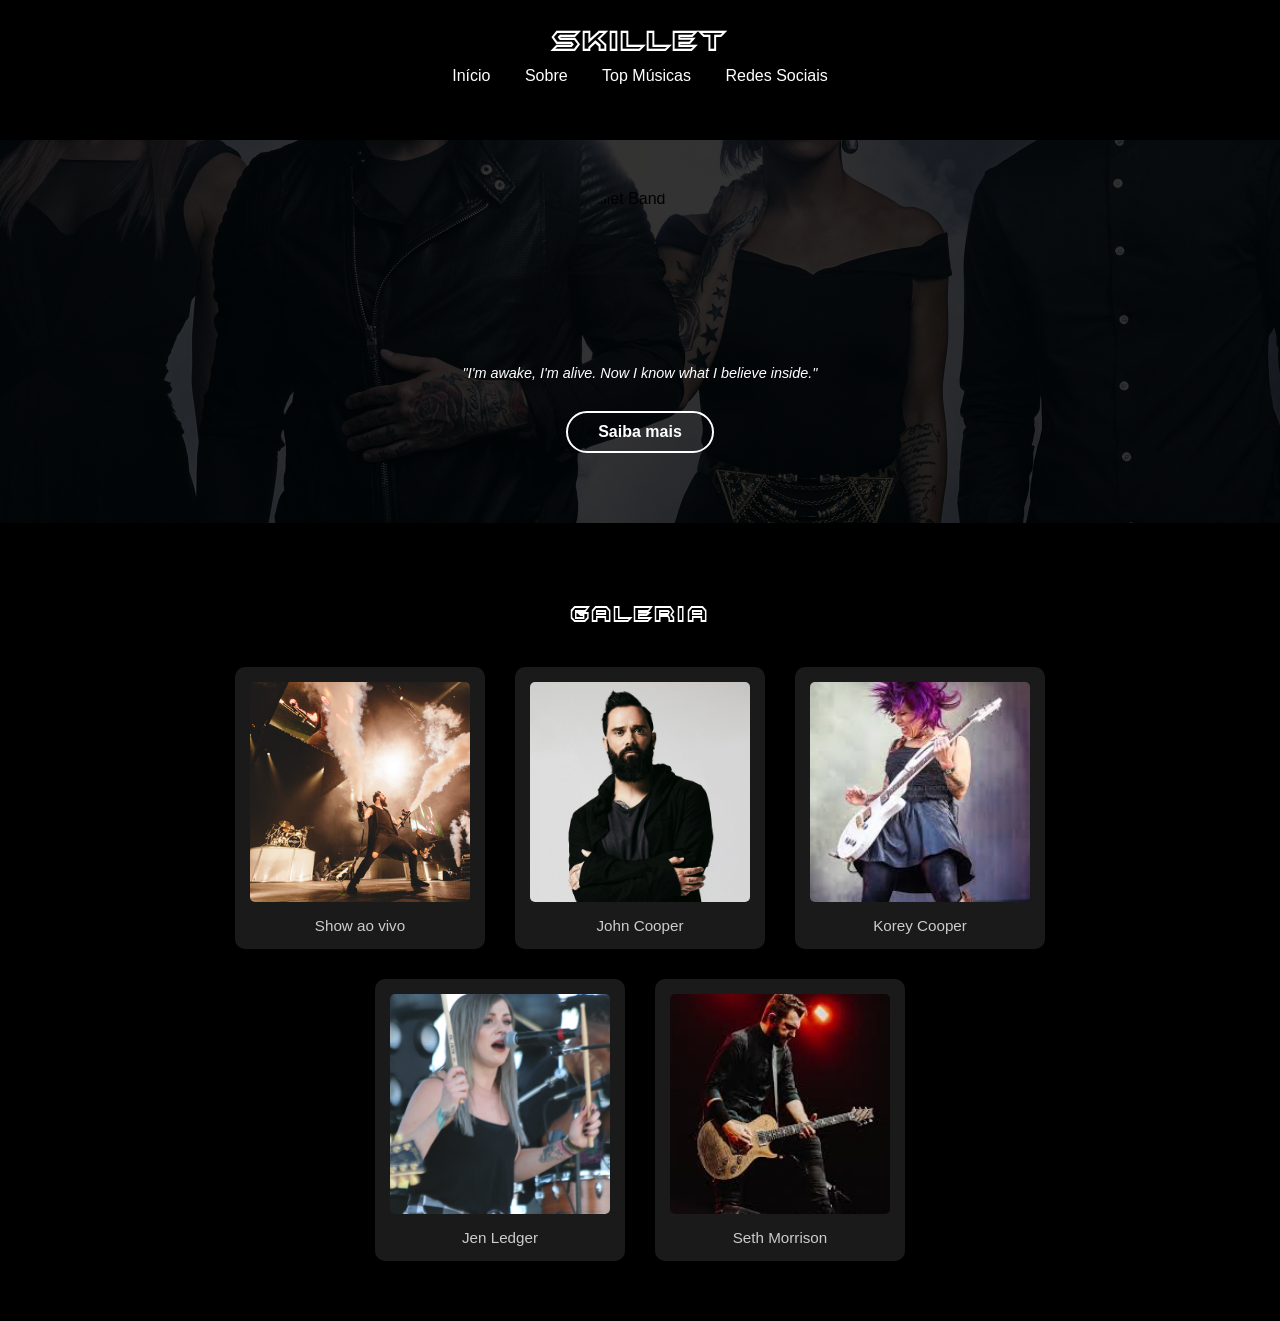
==== index.html @ 0f4f72ac "movi as imagens para uma pasta unica" ====
<!DOCTYPE html>
<html lang="en">

<head>
    <meta charset="UTF-8">
    <meta name="viewport" content="width=device-width, initial-scale=1.0">
    <title>Skillet Band</title>
    <link rel="stylesheet" href="style.css">
</head>

<body>
    <h1>Skillet</h1>
    <nav>
        <ul>
            <li><a href="index.html">Início</a></li>
            <li><a href="sobre.html">Sobre</a></li>
            <li><a href="topmusicas.html">Top Músicas</a></li>
            <li><a href="#">Redes Sociais</a></li>
        </ul>
    </nav>
    <div class="hero">
        <img src="https://m.media-amazon.com/images/I/61rtsVKGyEL.jpg" alt="Skillet Band" class="logo" width="150"
            height="150">
        <p class="quote">"I'm awake, I'm alive. Now I know what I believe inside."</p>
        <a href="sobre.html" class="btn-saiba-mais">Saiba mais</a>
    </div>

    <section class="galeria">
        <h2>Galeria</h2>
        <div class="grid-imagens">
            <div class="card-imagem">
                <img src="imagens/show.jpg" alt="Skillet ao vivo">
                <p>Show ao vivo</p>
            </div>
            <div class="card-imagem">
                <img src="imagens/John.jpg" alt="John Cooper">
                <p>John Cooper</p>
            </div>
            <div class="card-imagem">
                <img src="imagens/Korey.jpg" alt="Korey Cooper">
                <p>Korey Cooper</p>
            </div>
            <div class="card-imagem">
                <img src="imagens/JenLedger.jpg" alt="Jen Ledger">
                <p>Jen Ledger</p>
            </div>
            <div class="card-imagem">
                <img src="imagens/SethMorrison.jpg" alt="Seth Morrison">
                <p>Seth Morrison</p>
            </div>
        </div>
    </section>
</body>

</html>
---- style.css ----
@font-face {
    font-family: 'Batman Forever';
    src: url('batmfo__.ttf');
}

body {
    background-color: black;
    margin: 0;
    font-family: sans-serif;
}

.hero {
    background-image: linear-gradient(rgba(0, 0, 0, 0.8), rgba(0, 0, 0, 0.8)), url('imagens/img.jpg');
    background-repeat: no-repeat;
    background-size: cover;
    background-position: center;
    padding-top: 50px;
    padding-bottom: 70px;
}

h1 {
    font-family: 'Batman Forever', sans-serif;
    text-align: center;
    background-color: black;
    color: white;
    padding: 25px 25px 10px 25px;
    margin: 0;
    letter-spacing: 2px;
}

.logo {
    display: block;
    margin: 0 auto;
    border-radius: 50%;
    object-fit: cover;
}

.quote {
    color: white;
    text-align: center;
    font-style: italic;
    font-size: 0.9rem;
    margin-top: 25px;
    margin-bottom: 30px;
    padding: 0 20px;
}

.btn-saiba-mais {
    display: block;
    width: fit-content;
    margin: 0 auto;
    padding: 10px 30px;
    background-color: transparent;
    color: white;
    text-decoration: none;
    font-family: sans-serif;
    font-weight: bold;
    font-size: 1rem;
    border: 2px solid white;
    border-radius: 30px;
    transition: all 0.3s ease;
}

.btn-saiba-mais:hover {
    background-color: white;
    color: black;
}

nav {
    background-color: black;
    padding-top: 0;
    padding-bottom: 25px;
    margin-bottom: 30px;
    text-align: center;
}

nav ul {
    list-style: none;
    margin: 0;
    padding: 0;
}

nav ul li {
    display: inline;
    margin: 0 15px;
}

nav ul li a {
    color: white;
    text-decoration: none;
    font-family: sans-serif;
    font-size: 1rem;
    transition: 0.3s;
}

nav ul li a:hover {
    color: #cccccc;
}

.galeria {
    padding: 60px 20px;
    color: white;
    text-align: center;
}

.galeria h2 {
    font-family: 'Batman Forever', sans-serif;
    margin-bottom: 40px;
    letter-spacing: 2px;
}

.grid-imagens {
    display: flex;
    flex-wrap: wrap;
    gap: 30px;
    justify-content: center;
    max-width: 1000px;
    margin: 0 auto;
}

.card-imagem {
    background-color: #1a1a1a;
    padding: 15px;
    border-radius: 10px;
    width: 220px;
    box-shadow: 0 4px 10px rgba(0, 0, 0, 0.6);
    transition: transform 0.3s ease;
}

.card-imagem:hover {
    transform: translateY(-5px);
}

.card-imagem img {
    width: 100%;
    height: 220px;
    object-fit: cover;
    border-radius: 5px;
    display: block;
    margin: 0 0 15px 0;
}

.card-imagem p {
    margin: 0;
    font-size: 0.95rem;
    color: #cccccc;
}
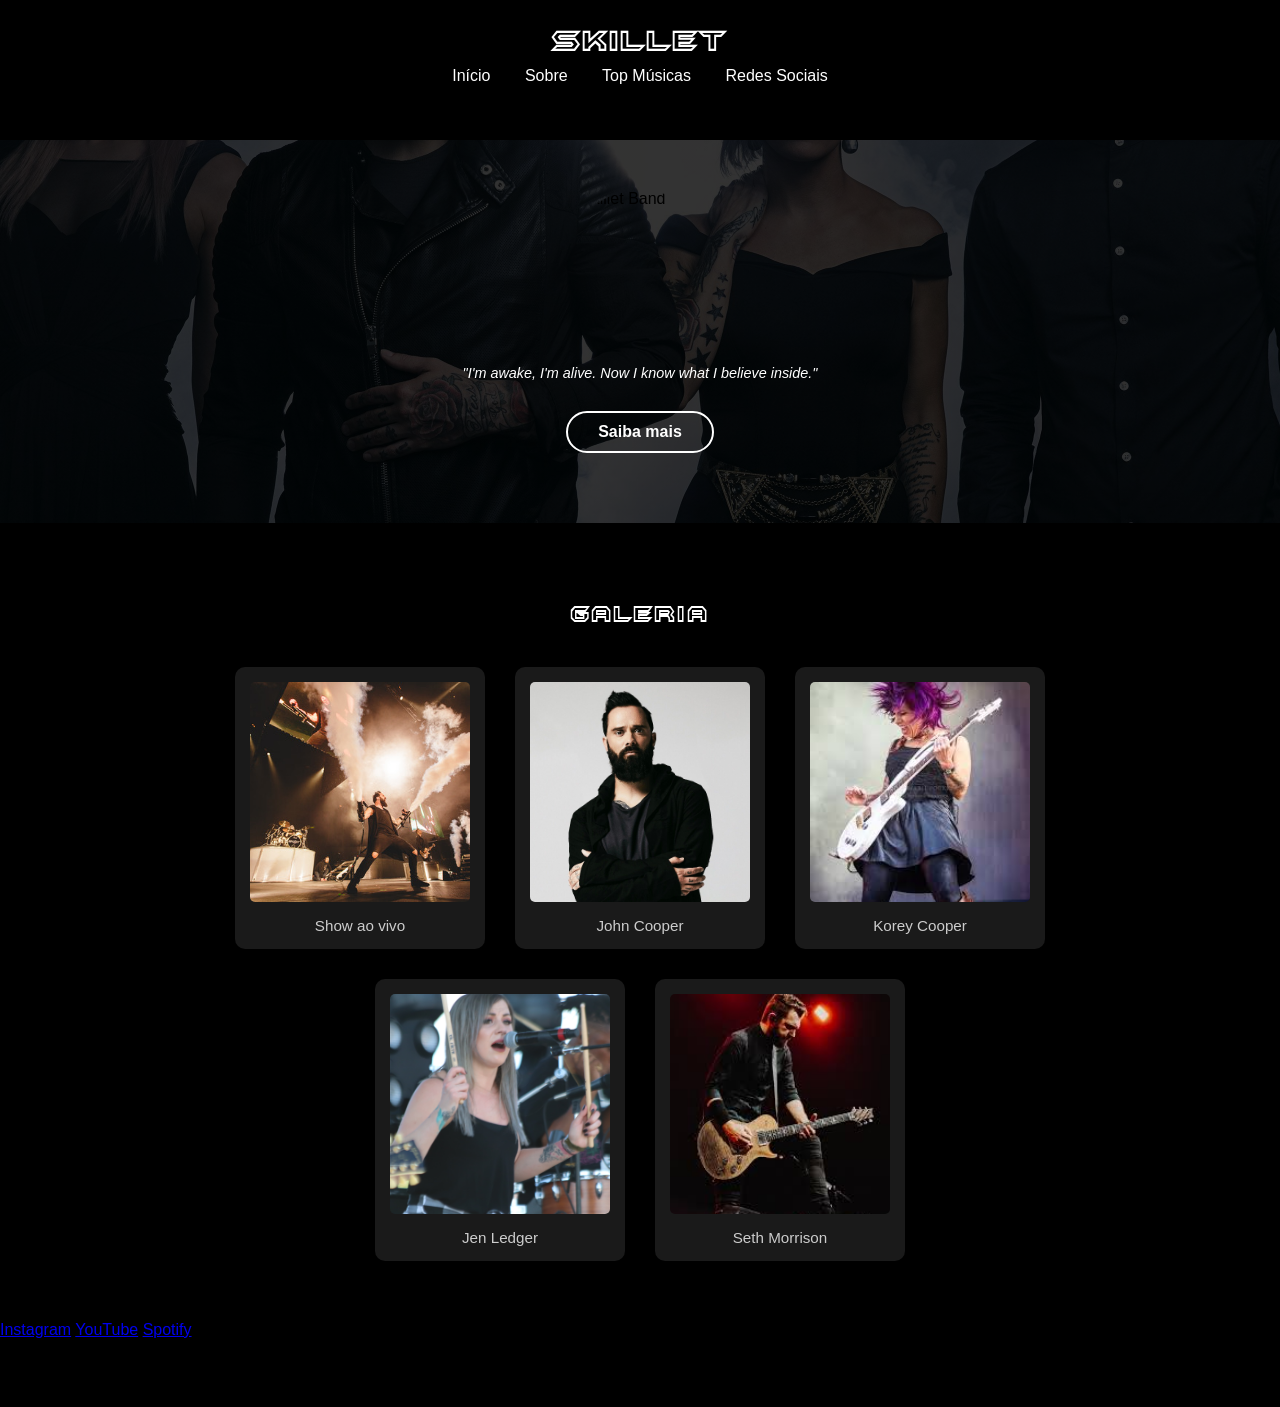
==== commit e1f1a0fc: "Inclusão do rodapé" ====
--- a/index.html
+++ b/index.html
@@ -1,5 +1,5 @@
 <!DOCTYPE html>
-<html lang="en">
+<html lang="pt-br">
 
 <head>
     <meta charset="UTF-8">
@@ -50,6 +50,15 @@
             </div>
         </div>
     </section>
+    <footer>
+        <div>
+        <a href="#">Instagram</a>
+        <a href="#">YouTube</a>
+        <a href="#">Spotify</a>
+    </div>
+        <p>Contato: contato@skillet.com<br>
+        © 2026 Skillet. Todos os direitos reservados.</p>
+    </footer>
 </body>
 
 </html>
--- a/style.css
+++ b/style.css
@@ -144,4 +144,4 @@
     margin: 0;
     font-size: 0.95rem;
     color: #cccccc;
-}+}
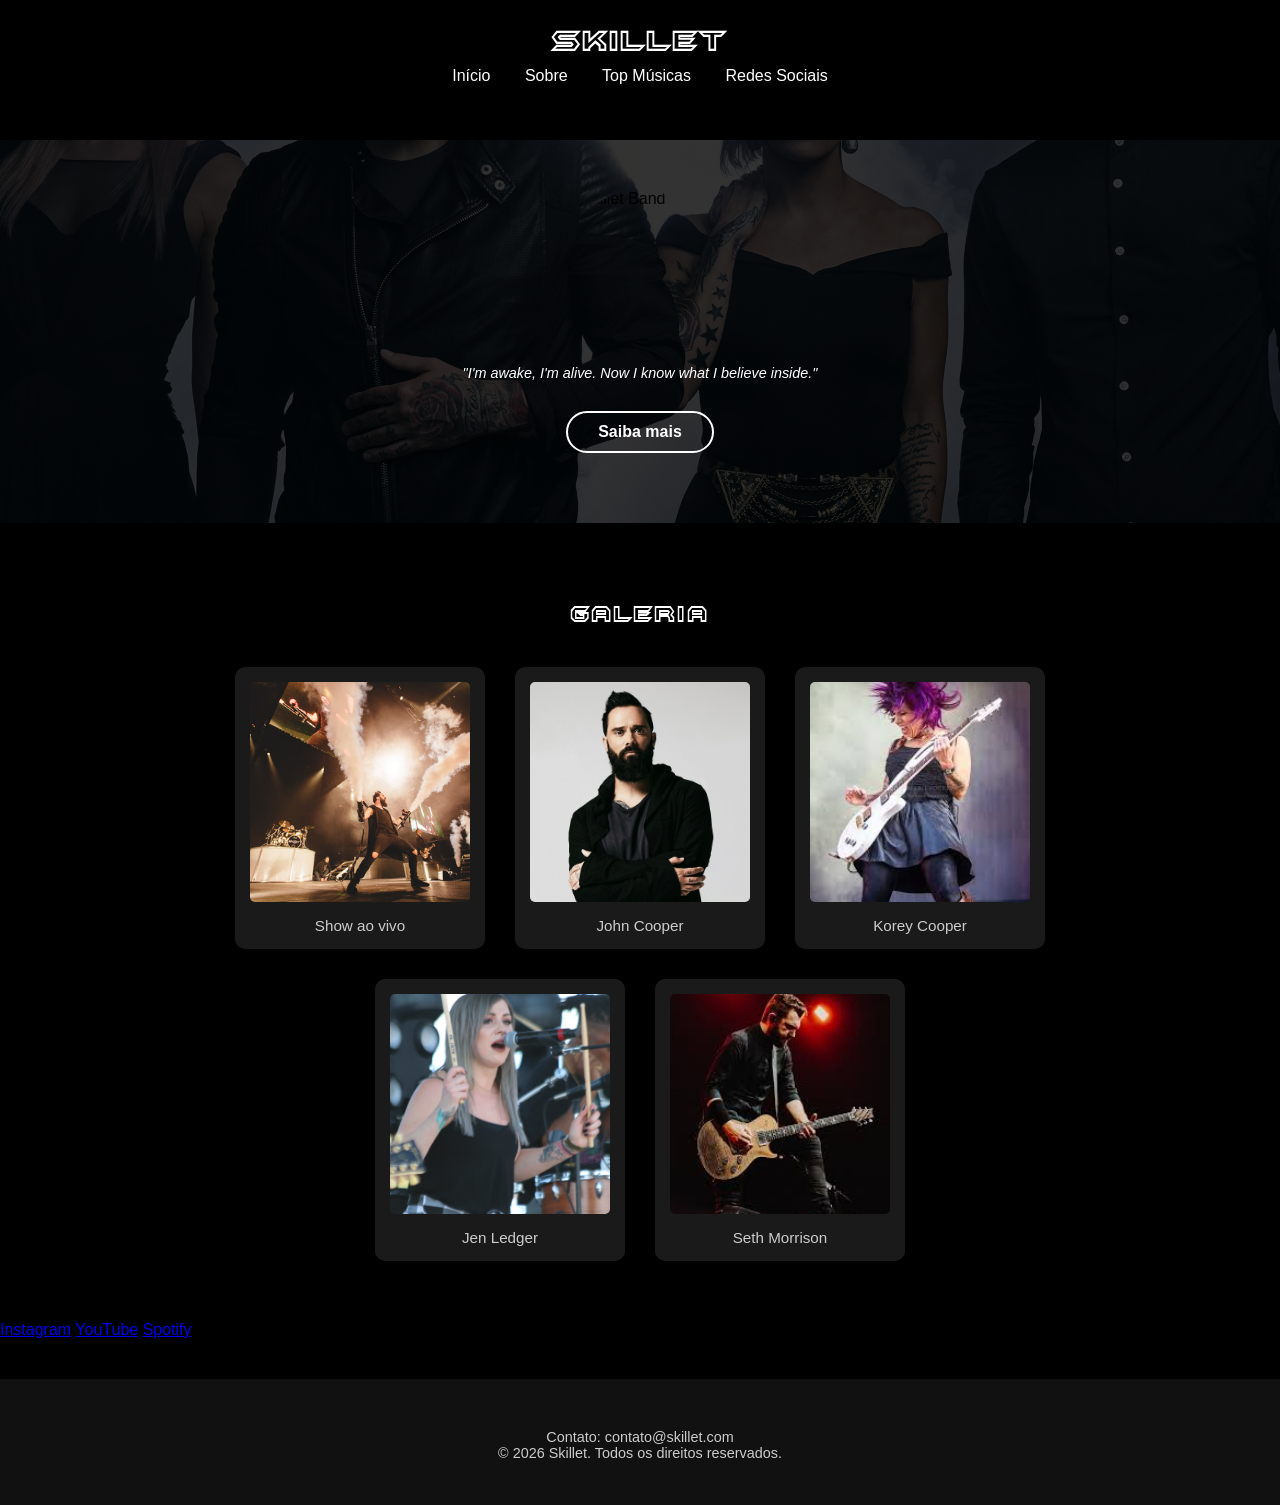
==== commit fa1a9dfa: "atualização + alteração no footer" ====
--- a/index.html
+++ b/index.html
@@ -50,14 +50,14 @@
             </div>
         </div>
     </section>
-    <footer>
-        <div>
+    <div class="redes-sociais">
         <a href="#">Instagram</a>
         <a href="#">YouTube</a>
         <a href="#">Spotify</a>
     </div>
+    <footer>
         <p>Contato: contato@skillet.com<br>
-        © 2026 Skillet. Todos os direitos reservados.</p>
+            © 2026 Skillet. Todos os direitos reservados.</p>
     </footer>
 </body>
 
--- a/style.css
+++ b/style.css
@@ -145,3 +145,67 @@
     font-size: 0.95rem;
     color: #cccccc;
 }
+
+.container {
+    max-width: 800px;
+    margin: 40px auto;
+    color: white;
+    line-height: 1.6;
+}
+
+.container h2 {
+    font-family: 'Batman Forever', sans-serif;
+    text-align: center;
+    margin-bottom: 25px;
+    color: white;
+}
+
+.container p {
+    margin-bottom: 15px;
+    font-size: 1.1rem;
+    text-align: justify;
+}
+
+.btn-voltar {
+    display: block;
+    width: fit-content;
+    margin: 20px auto 0 auto;
+    padding: 10px 25px;
+    color: white;
+    text-decoration: none;
+    border: 2px solid white;
+    border-radius: 20px;
+    transition: 0.3s;
+    font-family: sans-serif;
+    font-weight: bold;
+}
+
+.btn-voltar:hover {
+    background-color: white;
+    color: black;
+}
+
+footer {
+    text-align: center;
+    padding: 30px 20px;
+    background-color: #111;
+    color: #cccccc;
+    margin-top: 40px;
+}
+
+footer a {
+    color: white;
+    text-decoration: none;
+    margin: 0 15px;
+    font-weight: bold;
+    transition: color 0.3s;
+}
+
+footer a:hover {
+    color: #cccccc;
+}
+
+footer p {
+    margin-top: 20px;
+    font-size: 0.9rem;
+}
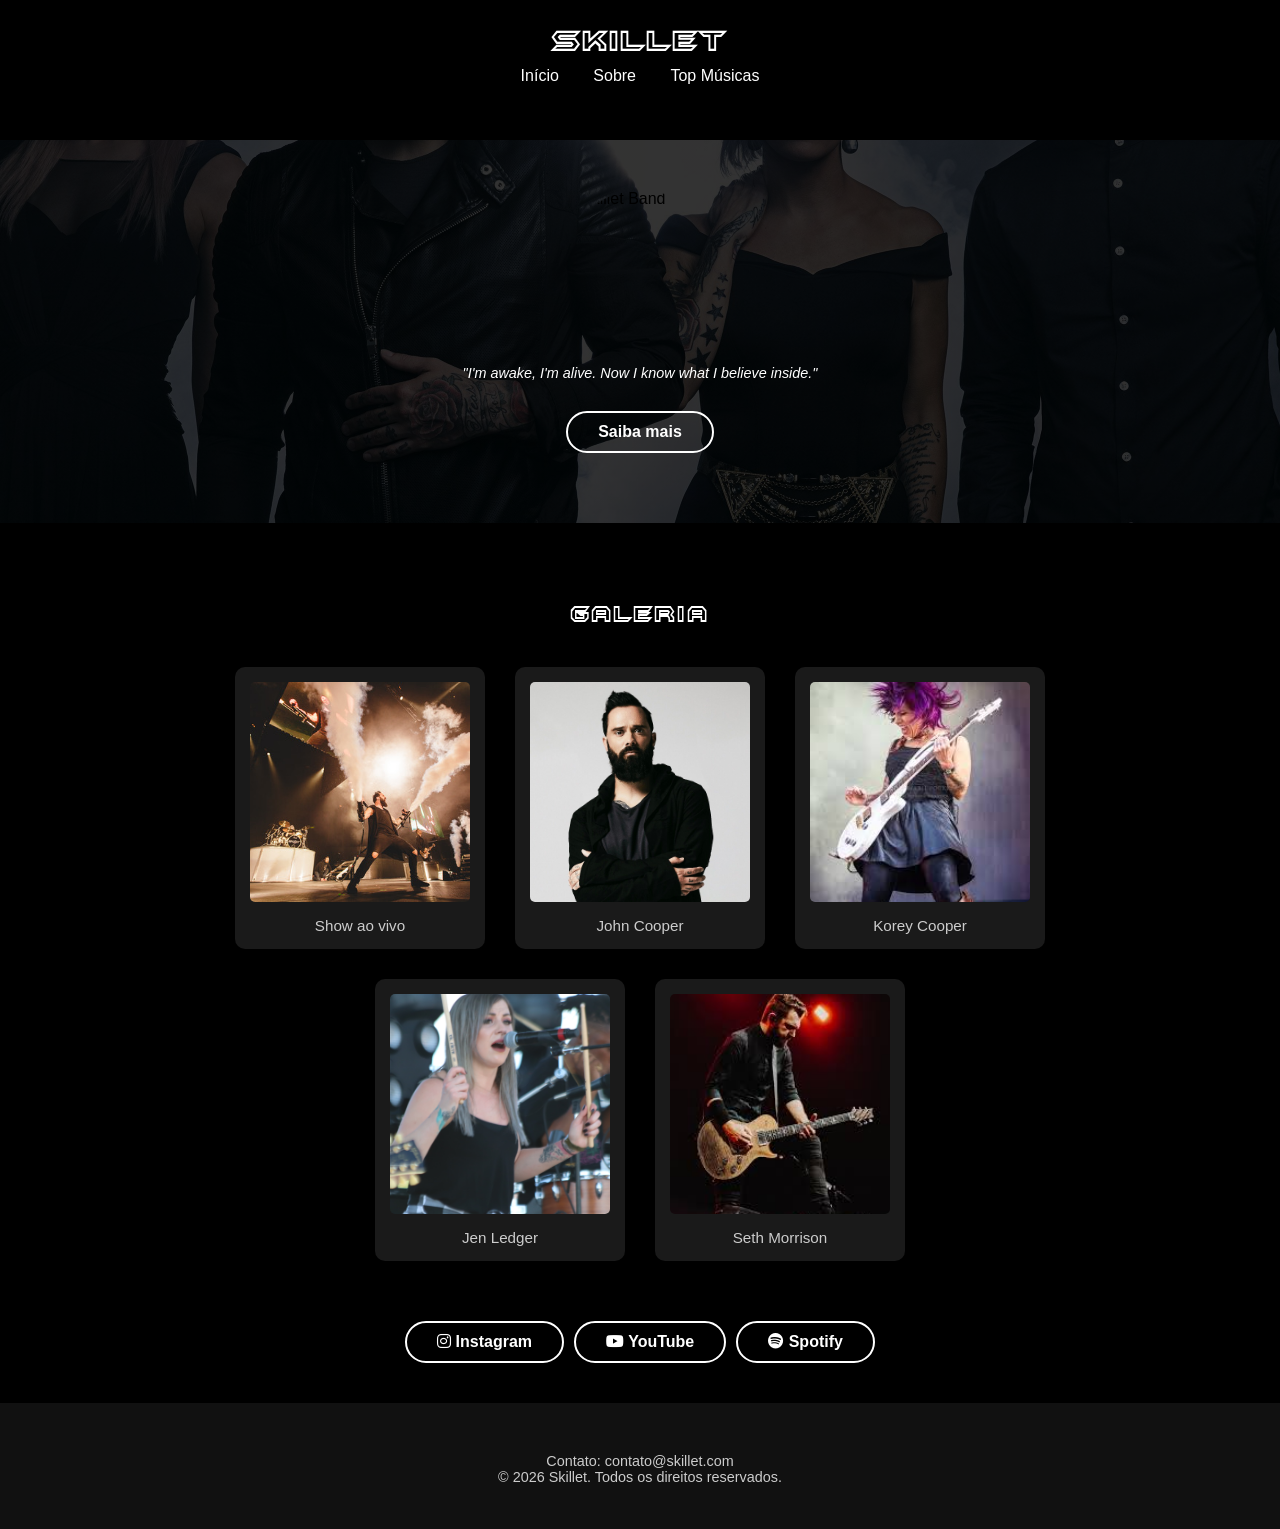
==== commit 897084bd: "Finalizado o rodapé, exclusao da aba rede sociais, musicas que redericionam o usuario para spotify" ====
--- a/index.html
+++ b/index.html
@@ -3,6 +3,7 @@
 
 <head>
     <meta charset="UTF-8">
+    <link rel="stylesheet" href="https://cdnjs.cloudflare.com/ajax/libs/font-awesome/6.5.0/css/all.min.css">
     <meta name="viewport" content="width=device-width, initial-scale=1.0">
     <title>Skillet Band</title>
     <link rel="stylesheet" href="style.css">
@@ -15,7 +16,7 @@
             <li><a href="index.html">Início</a></li>
             <li><a href="sobre.html">Sobre</a></li>
             <li><a href="topmusicas.html">Top Músicas</a></li>
-            <li><a href="#">Redes Sociais</a></li>
+            
         </ul>
     </nav>
     <div class="hero">
@@ -50,14 +51,22 @@
             </div>
         </div>
     </section>
-    <div class="redes-sociais">
-        <a href="#">Instagram</a>
-        <a href="#">YouTube</a>
-        <a href="#">Spotify</a>
+    <div class="redes">
+        <a class="btn-social instagram" href="https://www.instagram.com/skilletmusic/?hl=pt" target="blank">
+        <i class="fa-brands fa-instagram"></i> Instagram
+    </a>
+
+    <a class="btn-social youtube" href="https://www.youtube.com/watch?v=2aJUnltwsqs&list=RD2aJUnltwsqs&start_radio=1" target="_blank">
+        <i class="fa-brands fa-youtube"></i> YouTube
+    </a>
+
+    <a class="btn-social spotify" href="https://open.spotify.com/intl-pt/artist/49bzE5vRBRIota4qeHtQM8?si=nf0l24-PTCuHEhkUCDY_pg" target="_blank">
+        <i class="fa-brands fa-spotify"></i> Spotify
+    </a>
     </div>
     <footer>
         <p>Contato: contato@skillet.com<br>
-            © 2026 Skillet. Todos os direitos reservados.</p>
+        © 2026 Skillet. Todos os direitos reservados.</p>
     </footer>
 </body>
 
--- a/style.css
+++ b/style.css
@@ -101,6 +101,7 @@
     padding: 60px 20px;
     color: white;
     text-align: center;
+    text-decoration: none;
 }
 
 .galeria h2 {
@@ -123,8 +124,8 @@
     padding: 15px;
     border-radius: 10px;
     width: 220px;
-    box-shadow: 0 4px 10px rgba(0, 0, 0, 0.6);
     transition: transform 0.3s ease;
+    text-decoration: none;
 }
 
 .card-imagem:hover {
@@ -145,7 +146,11 @@
     font-size: 0.95rem;
     color: #cccccc;
 }
-
+.card-imagem a {
+    text-decoration: none; /* tira o sublinhado */
+    color: white; /* cor normal */
+    font-weight: bold;
+}
 .container {
     max-width: 800px;
     margin: 40px auto;
@@ -192,20 +197,104 @@
     color: #cccccc;
     margin-top: 40px;
 }
-
-footer a {
-    color: white;
-    text-decoration: none;
-    margin: 0 15px;
-    font-weight: bold;
-    transition: color 0.3s;
-}
-
-footer a:hover {
-    color: #cccccc;
-}
-
 footer p {
     margin-top: 20px;
     font-size: 0.9rem;
+}
+
+.grid-musicas {
+    display: flex;
+    flex-wrap: wrap;
+    gap: 30px;
+    justify-content: center;
+    max-width: 1000px;
+    margin: 0 auto;
+}
+
+.card-musica {
+    background-color: #1a1a1a;
+    padding: 15px;
+    border-radius: 10px;
+    width: 220px;
+    box-shadow: 0 4px 10px rgba(0, 0, 0, 0.6);
+    transition: transform 0.3s ease;
+}
+
+.card-musica:hover {
+    transform: translateY(-5px);
+}
+
+.card-musica img {
+    width: 100%;
+    height: 220px;
+    object-fit: cover;
+    border-radius: 5px;
+    display: block;
+    margin: 0 0 15px 0;
+}
+
+.card-musica p {
+    margin: 0;
+    font-size: 0.95rem;
+    color: #cccccc;
+}
+
+.container {
+    max-width: 800px;
+    margin: 40px auto;
+    color: white;
+    line-height: 1.6;
+}
+
+.container h2 {
+    font-family: 'Batman Forever', sans-serif;
+    text-align: center;
+    margin-bottom: 25px;
+    color: white;
+}
+
+.container p {
+    margin-bottom: 15px;
+    font-size: 1.1rem;
+    text-align: justify;
+}
+
+.btn-voltar {
+    display: block;
+    width: fit-content;
+    margin: 20px auto 0 auto;
+    padding: 10px 25px;
+    color: white;
+    text-decoration: none;
+    border: 2px solid white;
+    border-radius: 20px;
+    transition: 0.3s;
+    font-family: sans-serif;
+    font-weight: bold;
+}
+
+.btn-voltar:hover {
+    background-color: white;
+    color: black;
+}
+.btn-social{
+   padding: 10px 30px;
+    background-color: transparent;
+    color: white;
+    text-decoration: none;
+    font-weight: bold;
+    font-size: 1rem;
+    border: 2px solid white;
+    border-radius: 30px;
+    transition: all 0.3s ease;
+    
+}
+.btn-social:hover {
+    background-color: white;
+    color: black;
+}
+.redes{
+    display: flex;
+    justify-content: center; 
+    gap: 10px   
 }
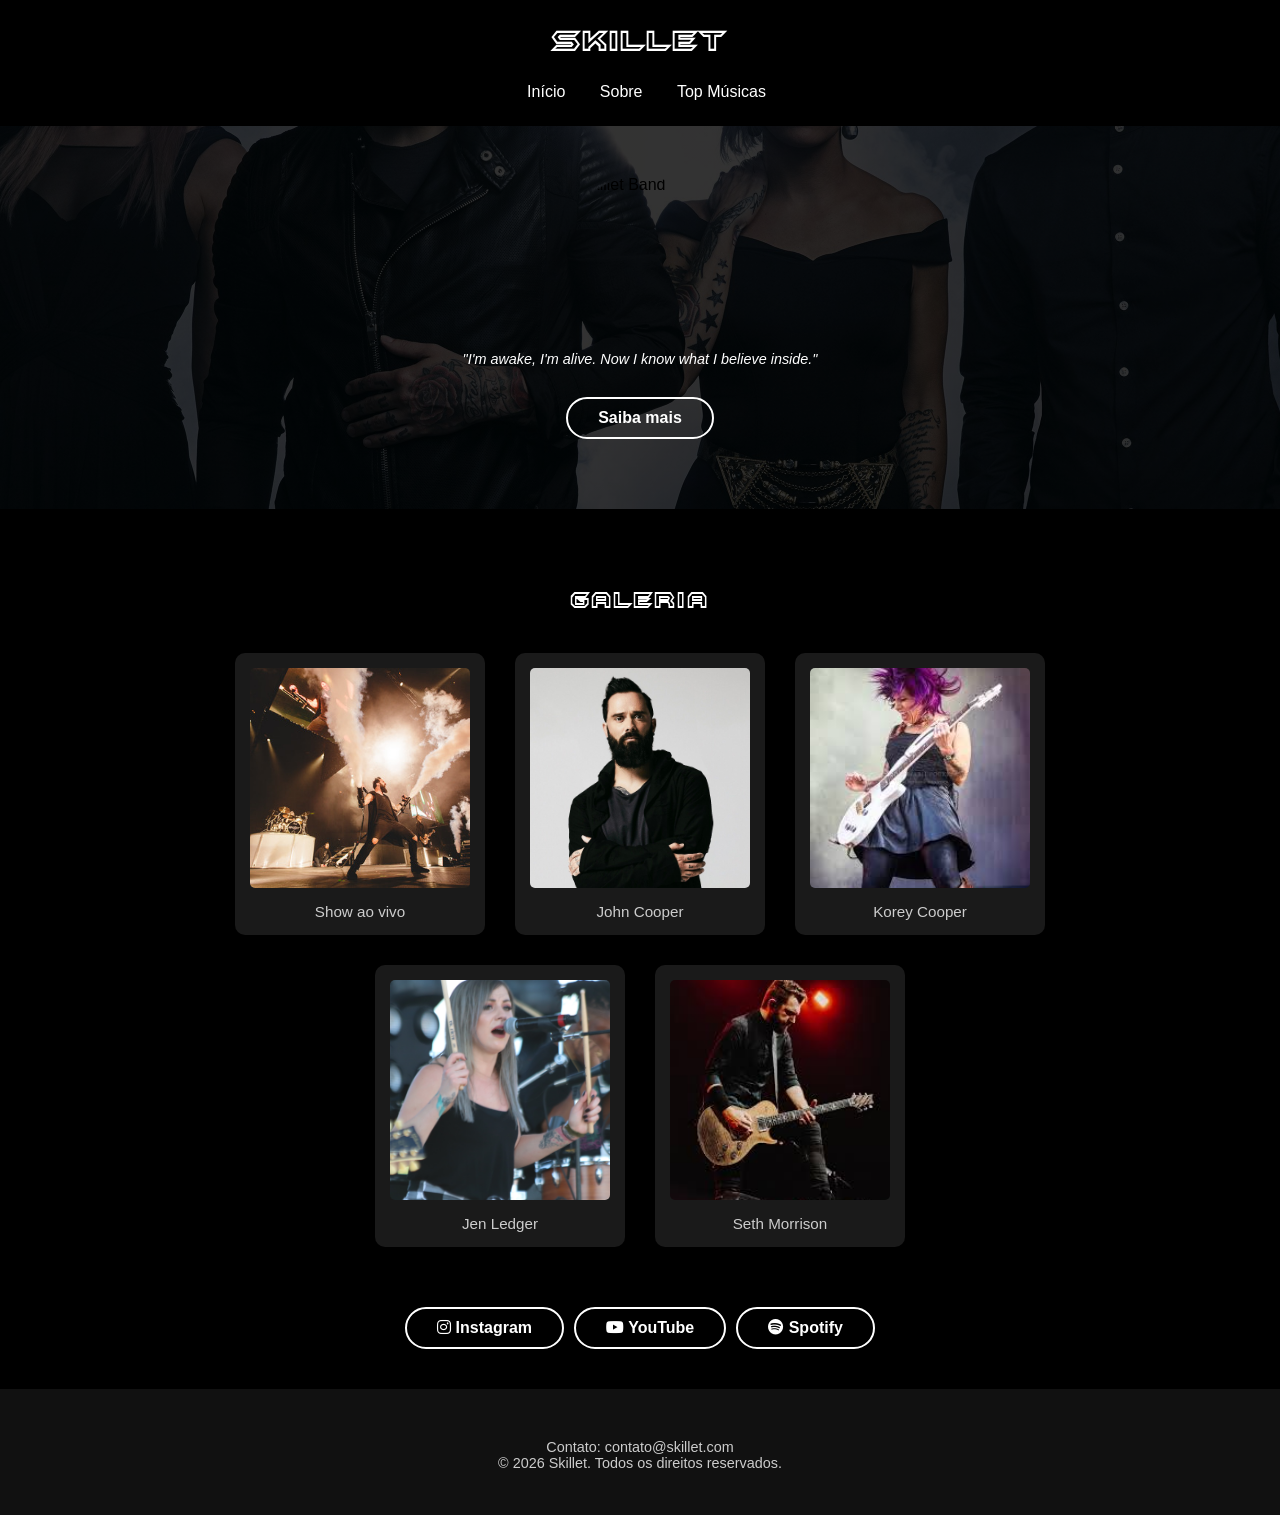
==== commit f2fc7bdf: "ajustes" ====
--- a/index.html
+++ b/index.html
@@ -10,15 +10,16 @@
 </head>
 
 <body>
-    <h1>Skillet</h1>
-    <nav>
-        <ul>
-            <li><a href="index.html">Início</a></li>
-            <li><a href="sobre.html">Sobre</a></li>
-            <li><a href="topmusicas.html">Top Músicas</a></li>
-            
-        </ul>
-    </nav>
+    <header>
+        <h1>Skillet</h1>
+        <nav>
+            <ul>
+                <li><a href="index.html">Início</a></li>
+                <li><a href="sobre.html">Sobre</a></li>
+                <li><a href="topmusicas.html">Top Músicas</a></li>
+            </ul>
+        </nav>
+    </header>
     <div class="hero">
         <img src="https://m.media-amazon.com/images/I/61rtsVKGyEL.jpg" alt="Skillet Band" class="logo" width="150"
             height="150">
@@ -53,20 +54,23 @@
     </section>
     <div class="redes">
         <a class="btn-social instagram" href="https://www.instagram.com/skilletmusic/?hl=pt" target="blank">
-        <i class="fa-brands fa-instagram"></i> Instagram
-    </a>
+            <i class="fa-brands fa-instagram"></i> Instagram
+        </a>
 
-    <a class="btn-social youtube" href="https://www.youtube.com/watch?v=2aJUnltwsqs&list=RD2aJUnltwsqs&start_radio=1" target="_blank">
-        <i class="fa-brands fa-youtube"></i> YouTube
-    </a>
+        <a class="btn-social youtube"
+            href="https://www.youtube.com/watch?v=2aJUnltwsqs&list=RD2aJUnltwsqs&start_radio=1" target="_blank">
+            <i class="fa-brands fa-youtube"></i> YouTube
+        </a>
 
-    <a class="btn-social spotify" href="https://open.spotify.com/intl-pt/artist/49bzE5vRBRIota4qeHtQM8?si=nf0l24-PTCuHEhkUCDY_pg" target="_blank">
-        <i class="fa-brands fa-spotify"></i> Spotify
-    </a>
+        <a class="btn-social spotify"
+            href="https://open.spotify.com/intl-pt/artist/49bzE5vRBRIota4qeHtQM8?si=nf0l24-PTCuHEhkUCDY_pg"
+            target="_blank">
+            <i class="fa-brands fa-spotify"></i> Spotify
+        </a>
     </div>
     <footer>
         <p>Contato: contato@skillet.com<br>
-        © 2026 Skillet. Todos os direitos reservados.</p>
+            © 2026 Skillet. Todos os direitos reservados.</p>
     </footer>
 </body>
 
--- a/style.css
+++ b/style.css
@@ -69,15 +69,15 @@
 nav {
     background-color: black;
     padding-top: 0;
-    padding-bottom: 25px;
-    margin-bottom: 30px;
+    margin-bottom: 25px;
     text-align: center;
 }
 
 nav ul {
     list-style: none;
-    margin: 0;
+    margin-left: 13px;
     padding: 0;
+
 }
 
 nav ul li {
@@ -146,11 +146,13 @@
     font-size: 0.95rem;
     color: #cccccc;
 }
+
 .card-imagem a {
-    text-decoration: none; /* tira o sublinhado */
-    color: white; /* cor normal */
-    font-weight: bold;
-}
+    text-decoration: none;
+    color: white;
+    font-weight: bold;
+}
+
 .container {
     max-width: 800px;
     margin: 40px auto;
@@ -197,88 +199,17 @@
     color: #cccccc;
     margin-top: 40px;
 }
+
 footer p {
     margin-top: 20px;
     font-size: 0.9rem;
 }
 
-.grid-musicas {
-    display: flex;
-    flex-wrap: wrap;
-    gap: 30px;
-    justify-content: center;
-    max-width: 1000px;
-    margin: 0 auto;
-}
-
-.card-musica {
-    background-color: #1a1a1a;
-    padding: 15px;
-    border-radius: 10px;
-    width: 220px;
-    box-shadow: 0 4px 10px rgba(0, 0, 0, 0.6);
-    transition: transform 0.3s ease;
-}
-
-.card-musica:hover {
-    transform: translateY(-5px);
-}
-
-.card-musica img {
-    width: 100%;
-    height: 220px;
-    object-fit: cover;
-    border-radius: 5px;
-    display: block;
-    margin: 0 0 15px 0;
-}
-
-.card-musica p {
-    margin: 0;
-    font-size: 0.95rem;
-    color: #cccccc;
-}
-
-.container {
-    max-width: 800px;
-    margin: 40px auto;
-    color: white;
-    line-height: 1.6;
-}
-
-.container h2 {
-    font-family: 'Batman Forever', sans-serif;
-    text-align: center;
-    margin-bottom: 25px;
-    color: white;
-}
-
-.container p {
-    margin-bottom: 15px;
-    font-size: 1.1rem;
-    text-align: justify;
-}
-
-.btn-voltar {
-    display: block;
-    width: fit-content;
-    margin: 20px auto 0 auto;
-    padding: 10px 25px;
-    color: white;
-    text-decoration: none;
-    border: 2px solid white;
-    border-radius: 20px;
-    transition: 0.3s;
-    font-family: sans-serif;
-    font-weight: bold;
-}
-
-.btn-voltar:hover {
-    background-color: white;
-    color: black;
-}
-.btn-social{
-   padding: 10px 30px;
+
+
+
+.btn-social {
+    padding: 10px 30px;
     background-color: transparent;
     color: white;
     text-decoration: none;
@@ -287,14 +218,16 @@
     border: 2px solid white;
     border-radius: 30px;
     transition: all 0.3s ease;
-    
-}
+
+}
+
 .btn-social:hover {
     background-color: white;
     color: black;
 }
-.redes{
+
+.redes {
     display: flex;
-    justify-content: center; 
-    gap: 10px   
+    justify-content: center;
+    gap: 10px;
 }
